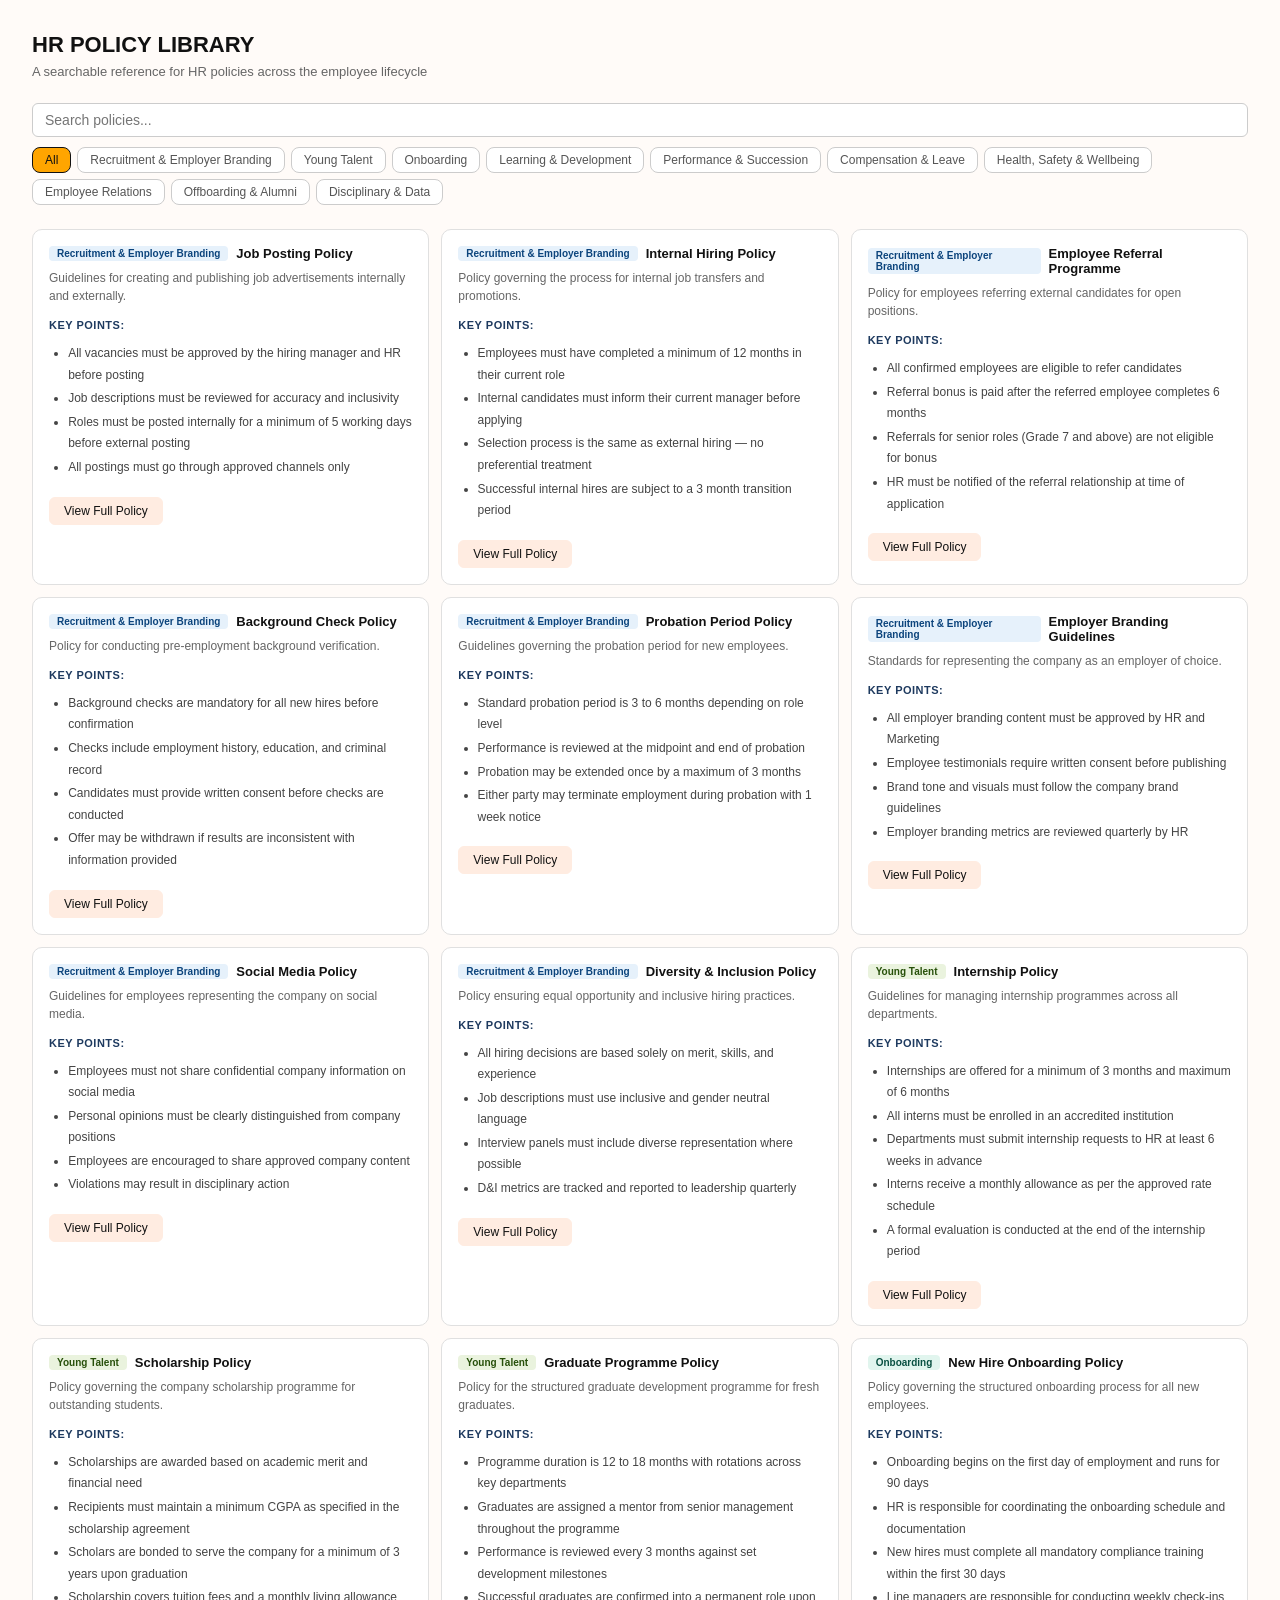
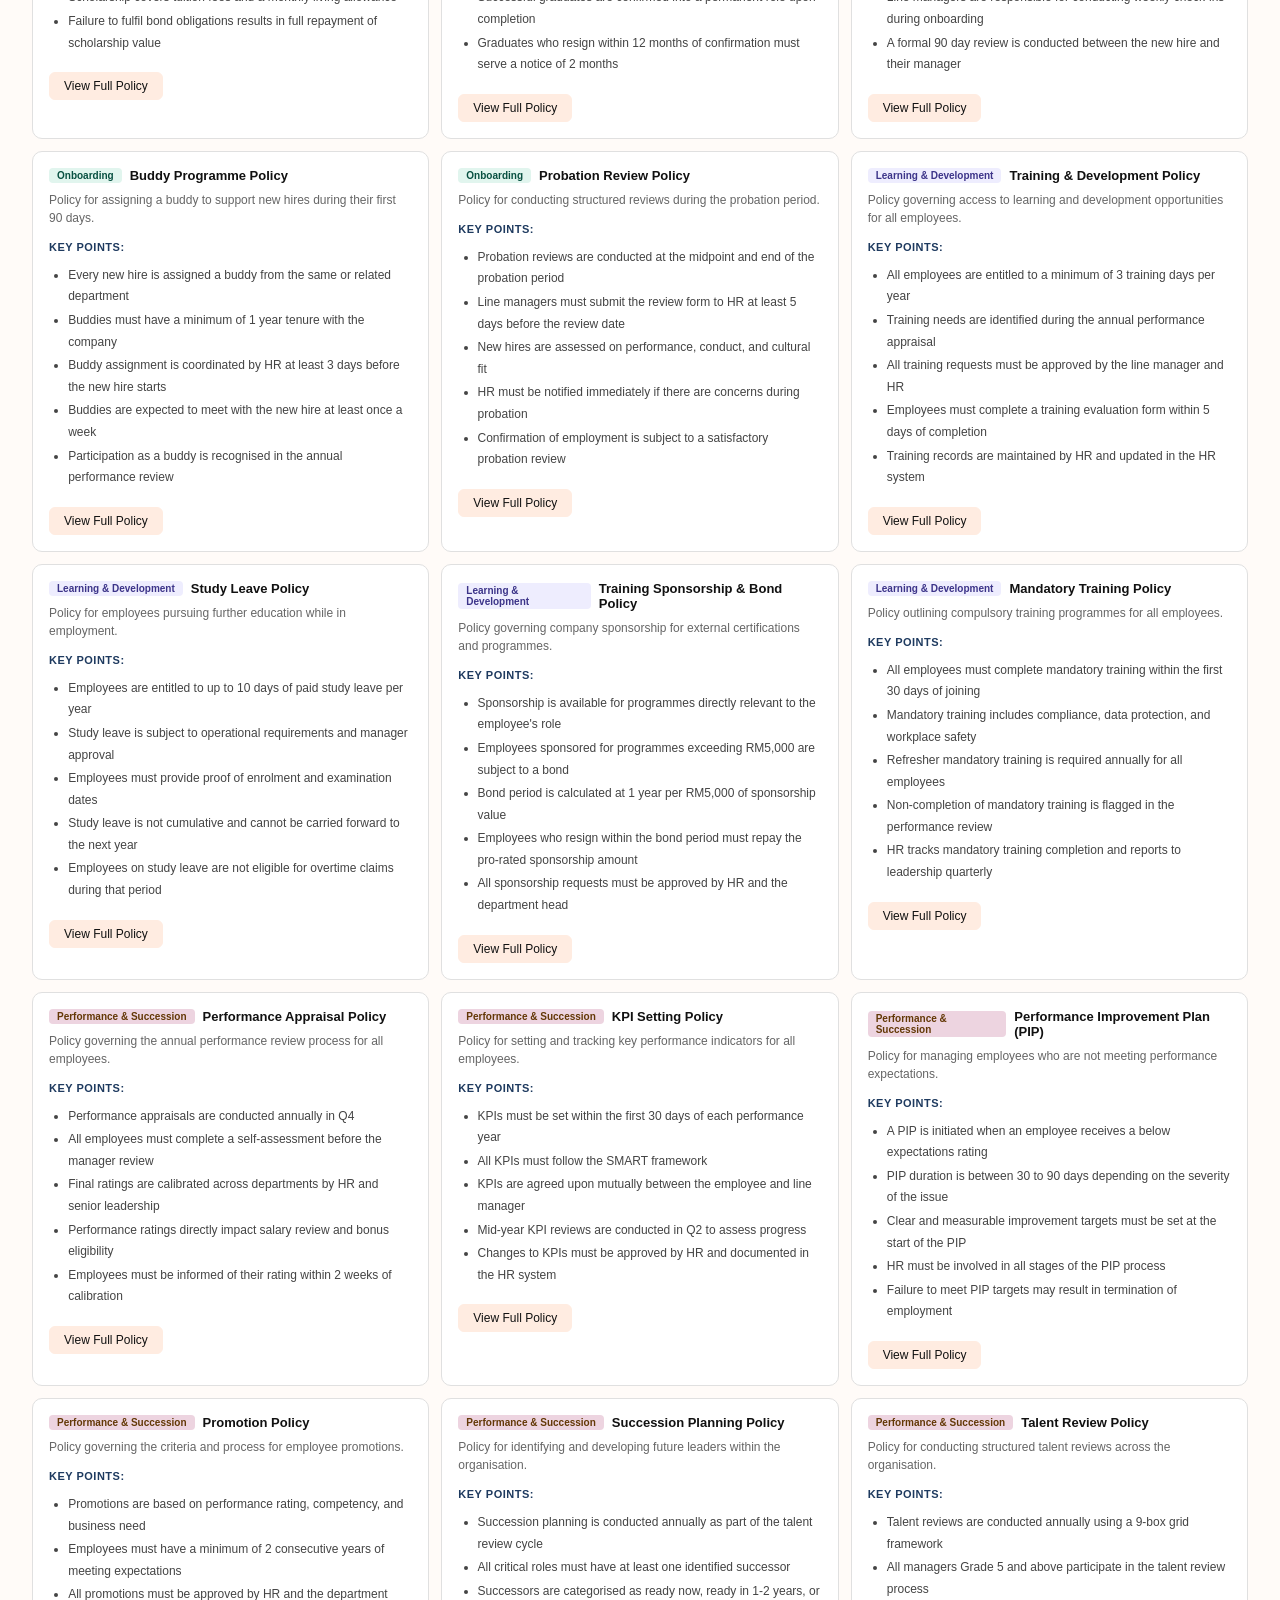
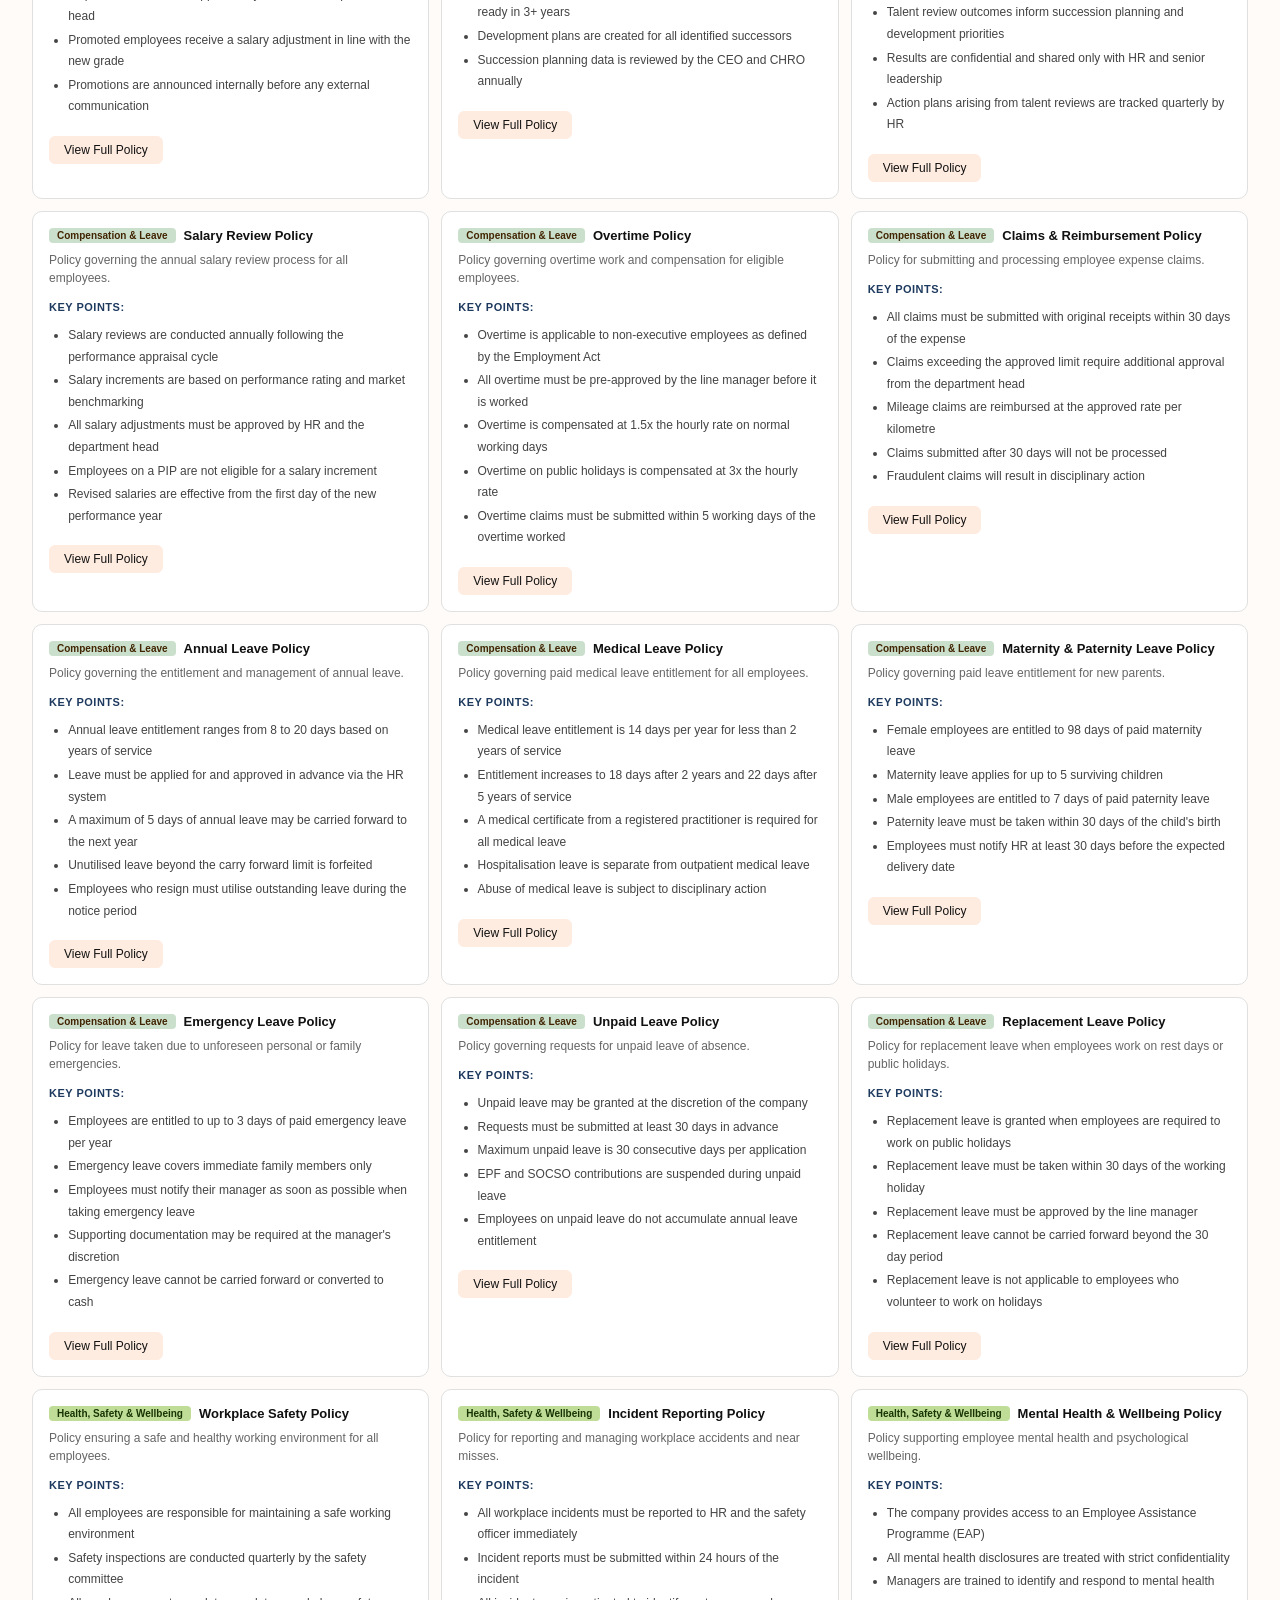
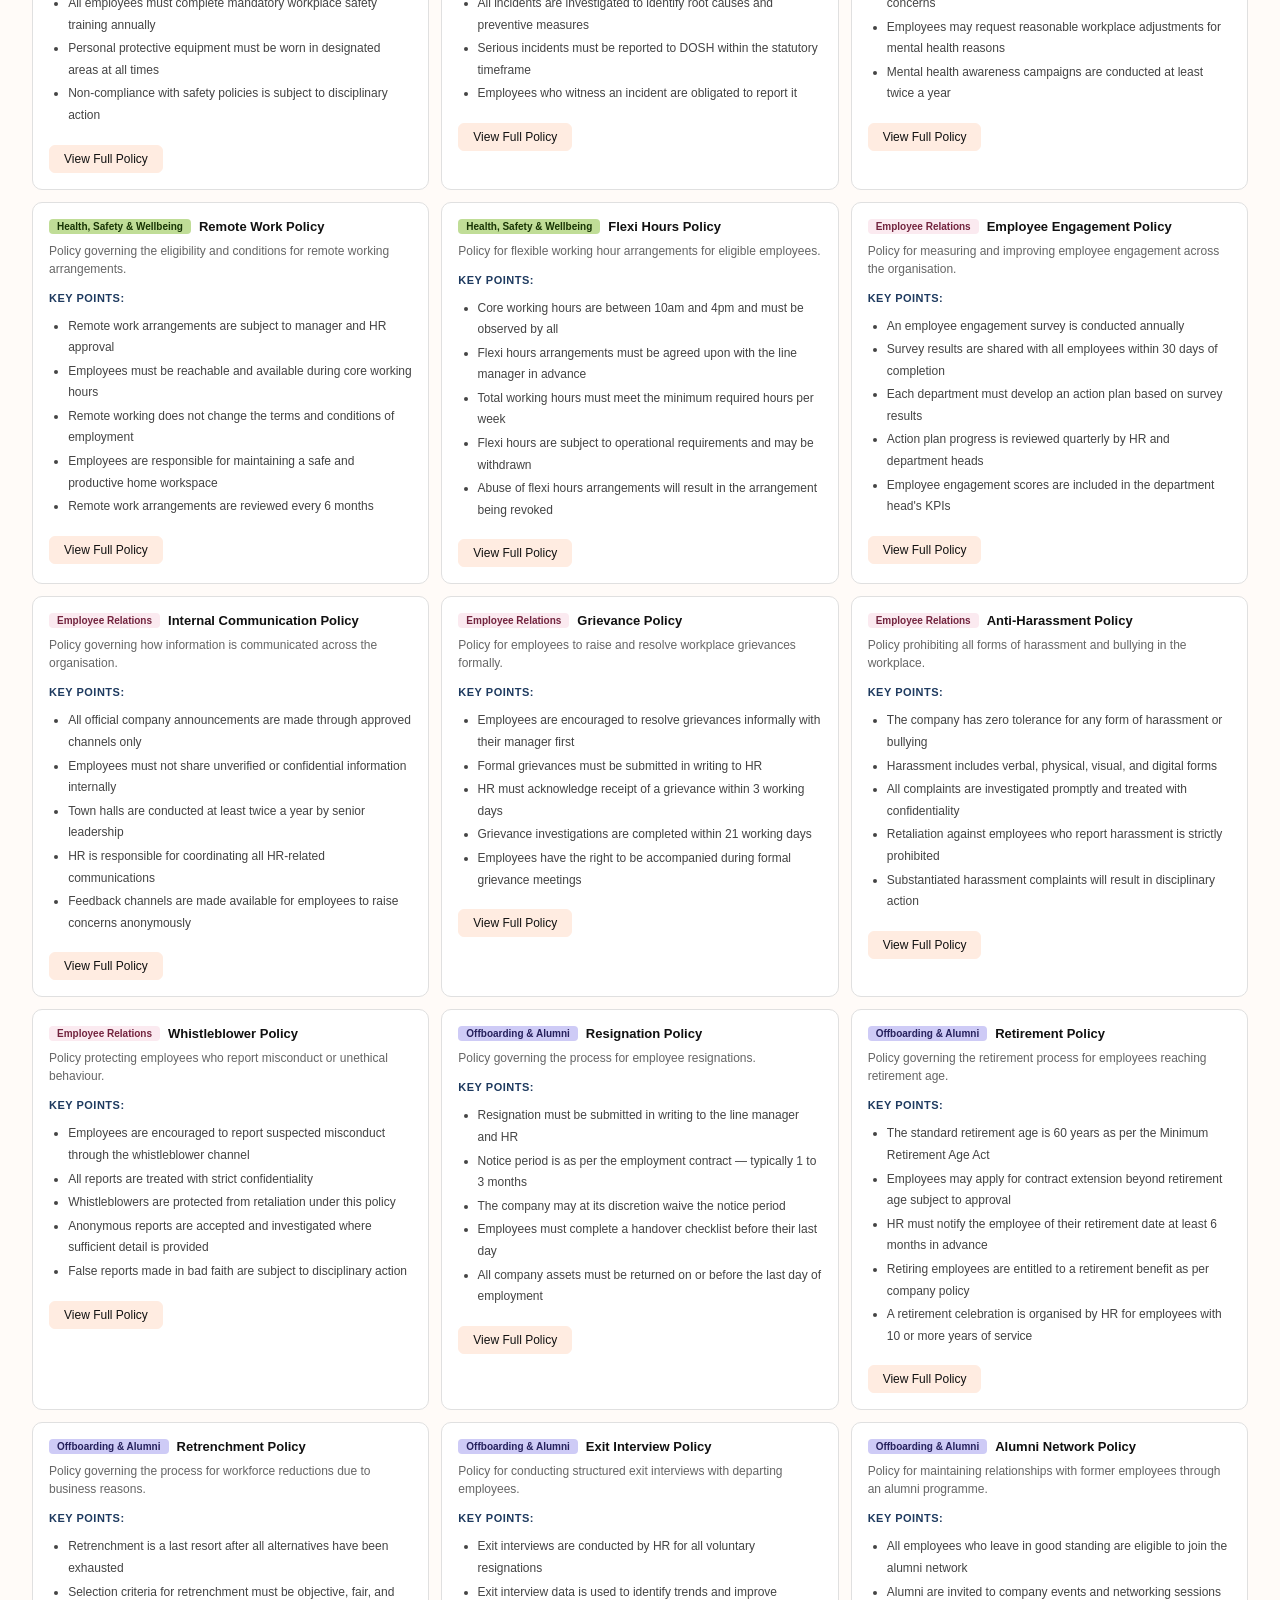
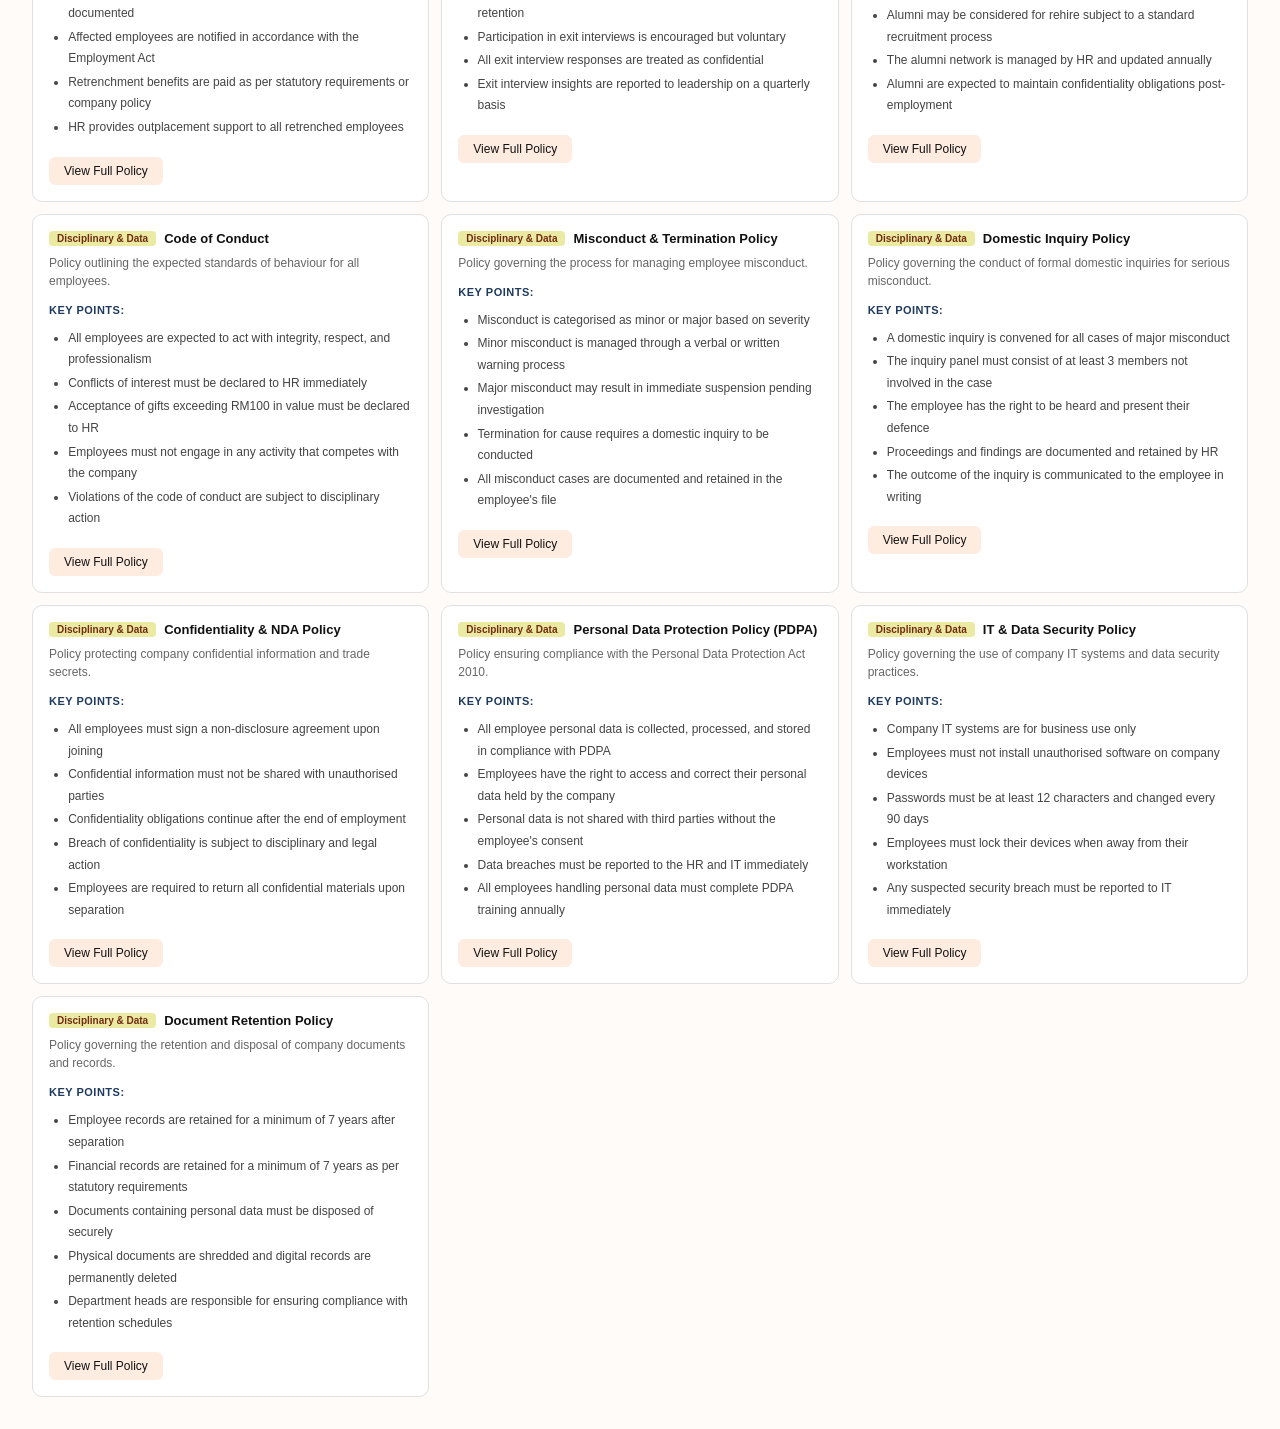
==== index.html @ e97bc667 "Initial commit" ====
<!DOCTYPE html>
<html lang="en">
<head>
    <meta charset="UTF-8">
    <meta name="viewport" content="width=device-width, initial-scale=1.0">
    <title>HR Policy Library</title>
    <link rel="stylesheet" href="style.css">
</head>
<body>
     <!-- Page header -->
    <h1>HR POLICY LIBRARY</h1>
    <p class="subtitle">A searchable reference for HR policies across the employee lifecycle</p>

    <!-- Search and filter controls -->
    <div class="controls">
        <input type="text" id="search" placeholder="Search policies..." />
        <div class="filters" id="filters"></div>
    </div>

    <!-- Policy cards go here -->
    <div class="grid" id="grid"></div>
    <p class="empty" id="empty">No policies found.</p>

    <script src="app.js"></script>
</body>
</html>
---- style.css ----
* {
    box-sizing: border-box;
    margin: 0;
    padding: 0;
}

body {
    font-family: sans-serif;
    background: #fffbf8;
    color: #111;
    padding: 2rem;
}

h1 {
    font-size: 22px;
    font-weight: 700;
    margin-bottom: 6px;
}

.subtitle {
    font-size: 13px;
    color: #666;
    margin-bottom: 1.5rem;
}

.controls {
    display: flex;
    flex-direction: column;
    gap: 10px;
    margin-bottom: 1.5rem;
}

input[type="text"] {
    padding: 8px 12px;
    font-size: 14px;
    border: 1px solid #ccc;
    border-radius: 6px;
    width: 100%;
}

.filters {
    display: flex;
    flex-wrap: wrap;
    gap: 6px;
}

.filter-btn {
    padding: 5px 12px;
    font-size: 12px;
    border: 1px solid #ccc;
    border-radius: 8px;
    background: white;
    cursor: pointer;
    color: #555;
    transition: all 0.15s;
}

.filter-btn:hover {
    background: #f0f0f0;
    color: #111;
    border-color: #999;
}

.filter-btn.active {
    background: orange;
    color:#111;
    border-color: #111;
}

.grid {
    display: grid;
    grid-template-columns: repeat(auto-fill, minmax(320px, 1fr));
    gap: 12px;
}

.empty {
    display: none;
    text-align: center;
    padding: 2rem;
    color: #999;
}

.card {
    background: white;
    border: 1px solid #e0e0e0;
    border-radius: 10px;
    padding: 1rem;
    display: flex;
    flex-direction: column;
    gap: 8px;
}

.card-header {
    display: flex;
    align-items: center;
    gap: 8px;
}

.tag {
    font-size: 10px;
    font-weight: 600;
    padding: 2px 8px;
    border-radius: 4px;
    background: #eee;
    color: #333;
}

.card-title {
    font-size: 13px;
    font-weight: 700;
}

.card-desc {
    font-size: 12px;
    color: #666;
    line-height: 1.5;
    margin-bottom: 6px;
}

.card-points {
    font-size: 12px;
    color: #444;
    line-height: 1.8;
    padding-left: 1.2rem;
    margin-bottom: 8px;
}

.card-points li {
    margin-bottom: 2px;
}

.policy-btn {
    align-self: flex-start;
    padding: 6px 14px;
    font-size: 12px;
    border: 1px solid #ccc;
    border-radius: 6px;
    background:  #ffece1;
    color: #111;
    border-color: #ffece1;
    cursor: pointer;
    transition: all 0.15s;
}

.policy-btn:hover {
    background: orange;
    border-color: #ffece1;
    color: #111;
}

.points-label {
    font-size: 11px;
    font-weight: 600;
    color: #1E3A5F;
    text-transform: uppercase;
    letter-spacing: 0.5px;
    margin-bottom: 4px;
}

.tag-recruitment { background: #E6F1FB; color: #0C447C; }
.tag-youngtalent { background: #EAF3DE; color: #27500A; }
.tag-onboarding { background: #E1F5EE; color: #085041; }
.tag-ld { background: #EEEDFE; color: #3C3489; }
.tag-performance { background: #edd4e0; color: #633806; }
.tag-compensation { background: #cbe0cc; color: #412402; }
.tag-health { background: #C0DD97; color: #173404; }
.tag-relations { background: #FBEAF0; color: #72243E; }
.tag-offboarding { background: #CECBF6; color: #26215C; }
.tag-disciplinary { background: #eaeaa2; color: #712B13; }
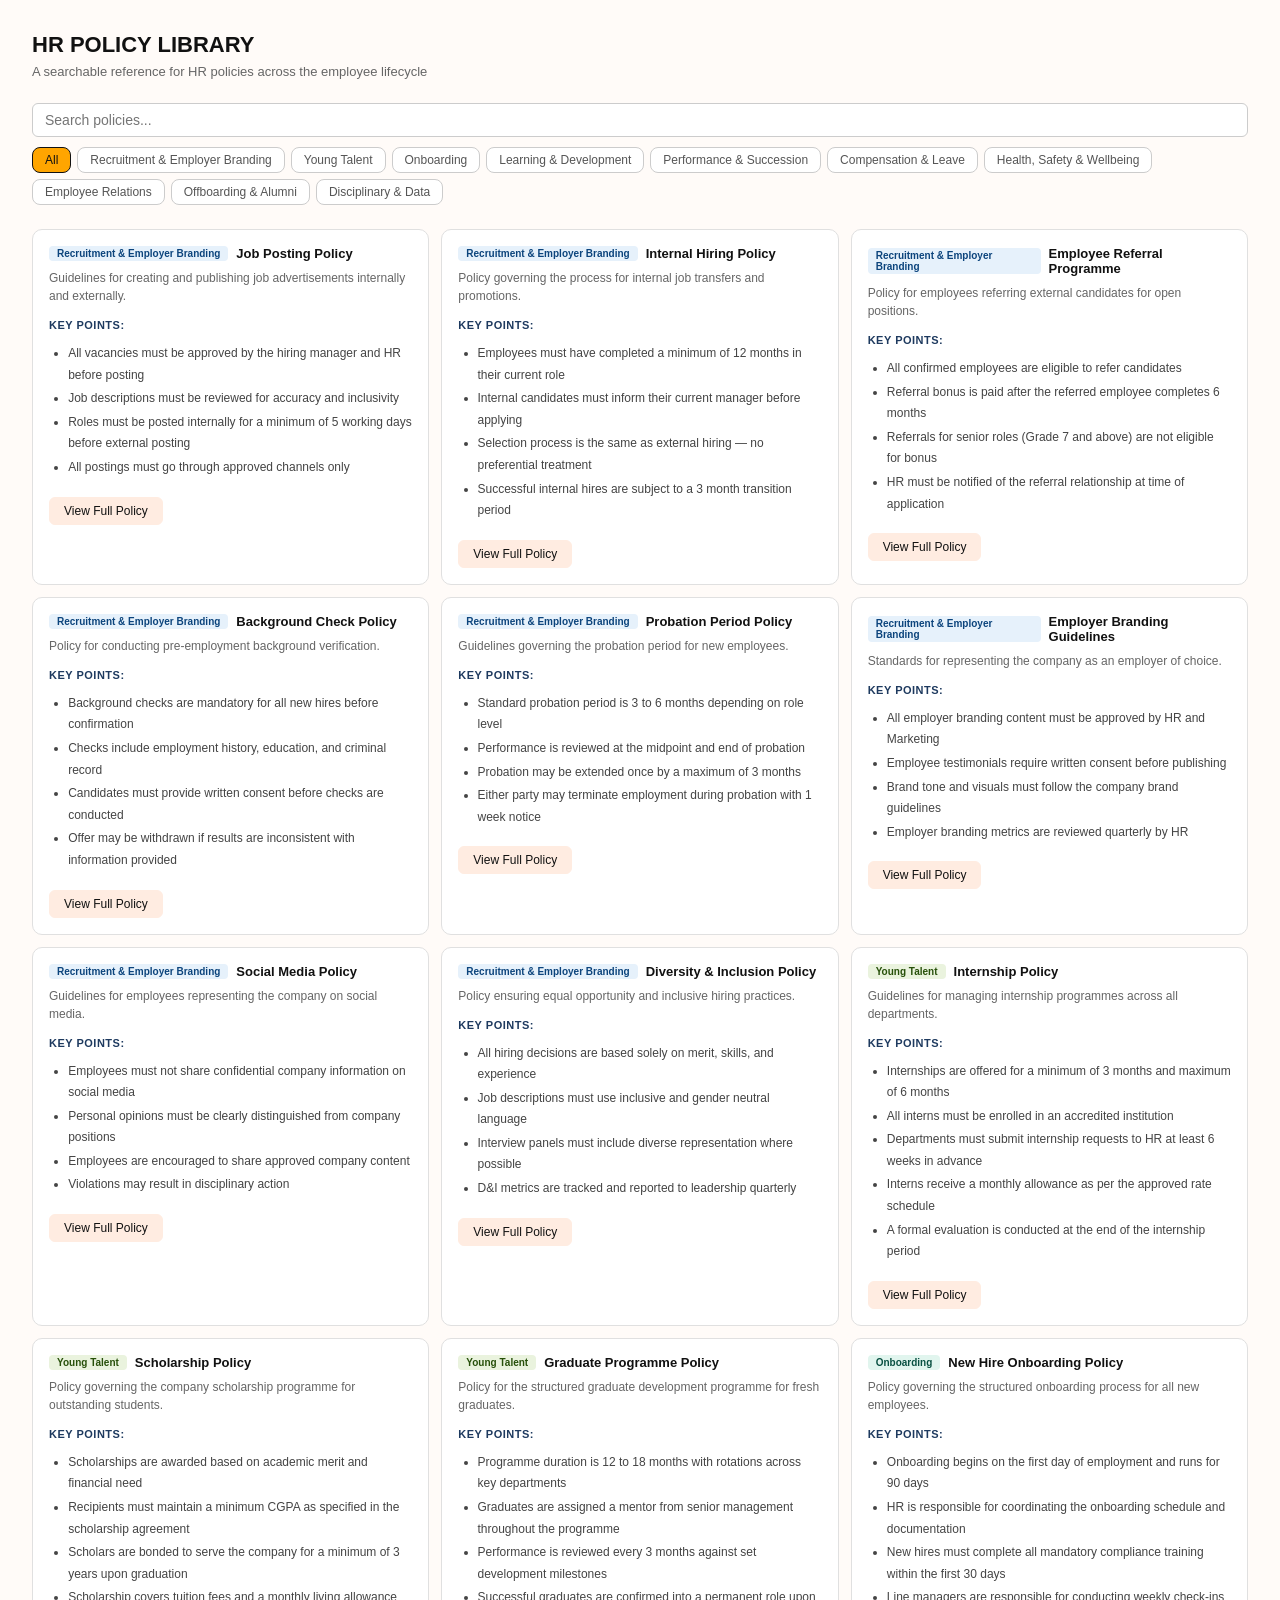
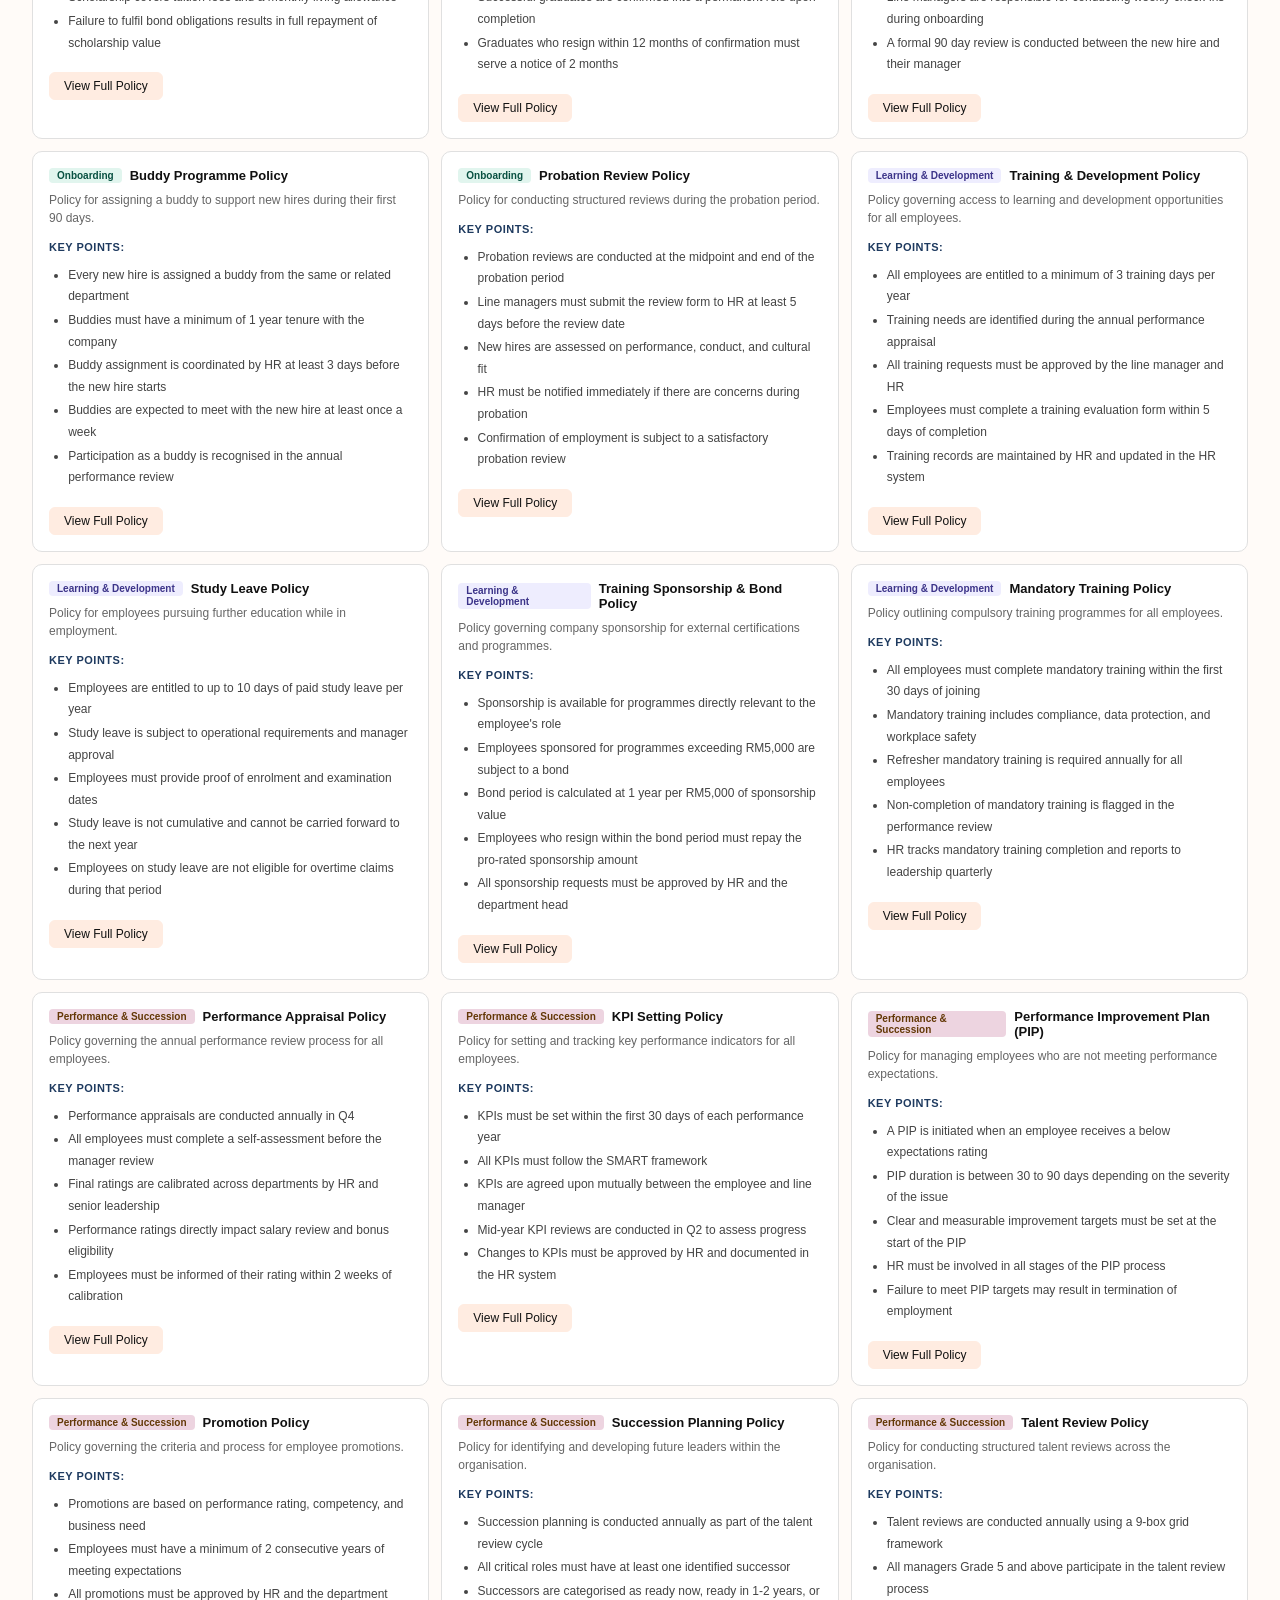
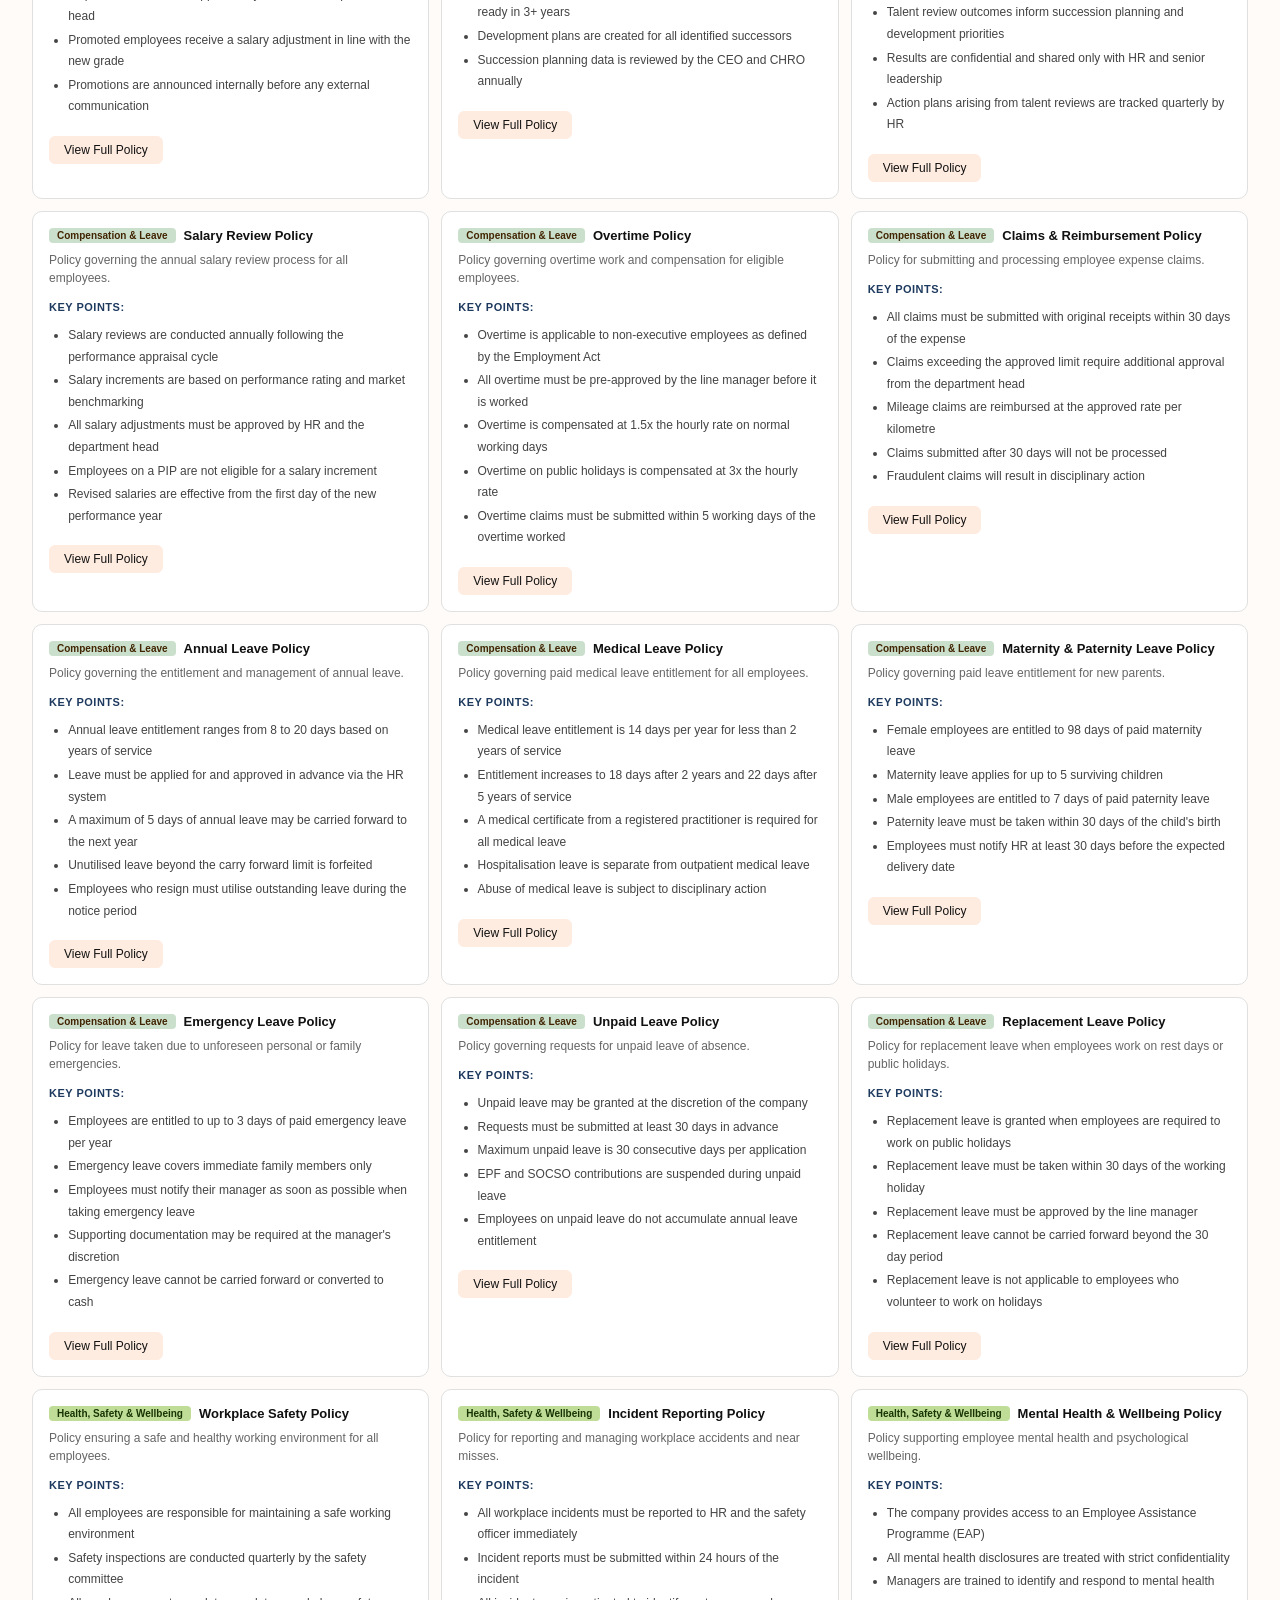
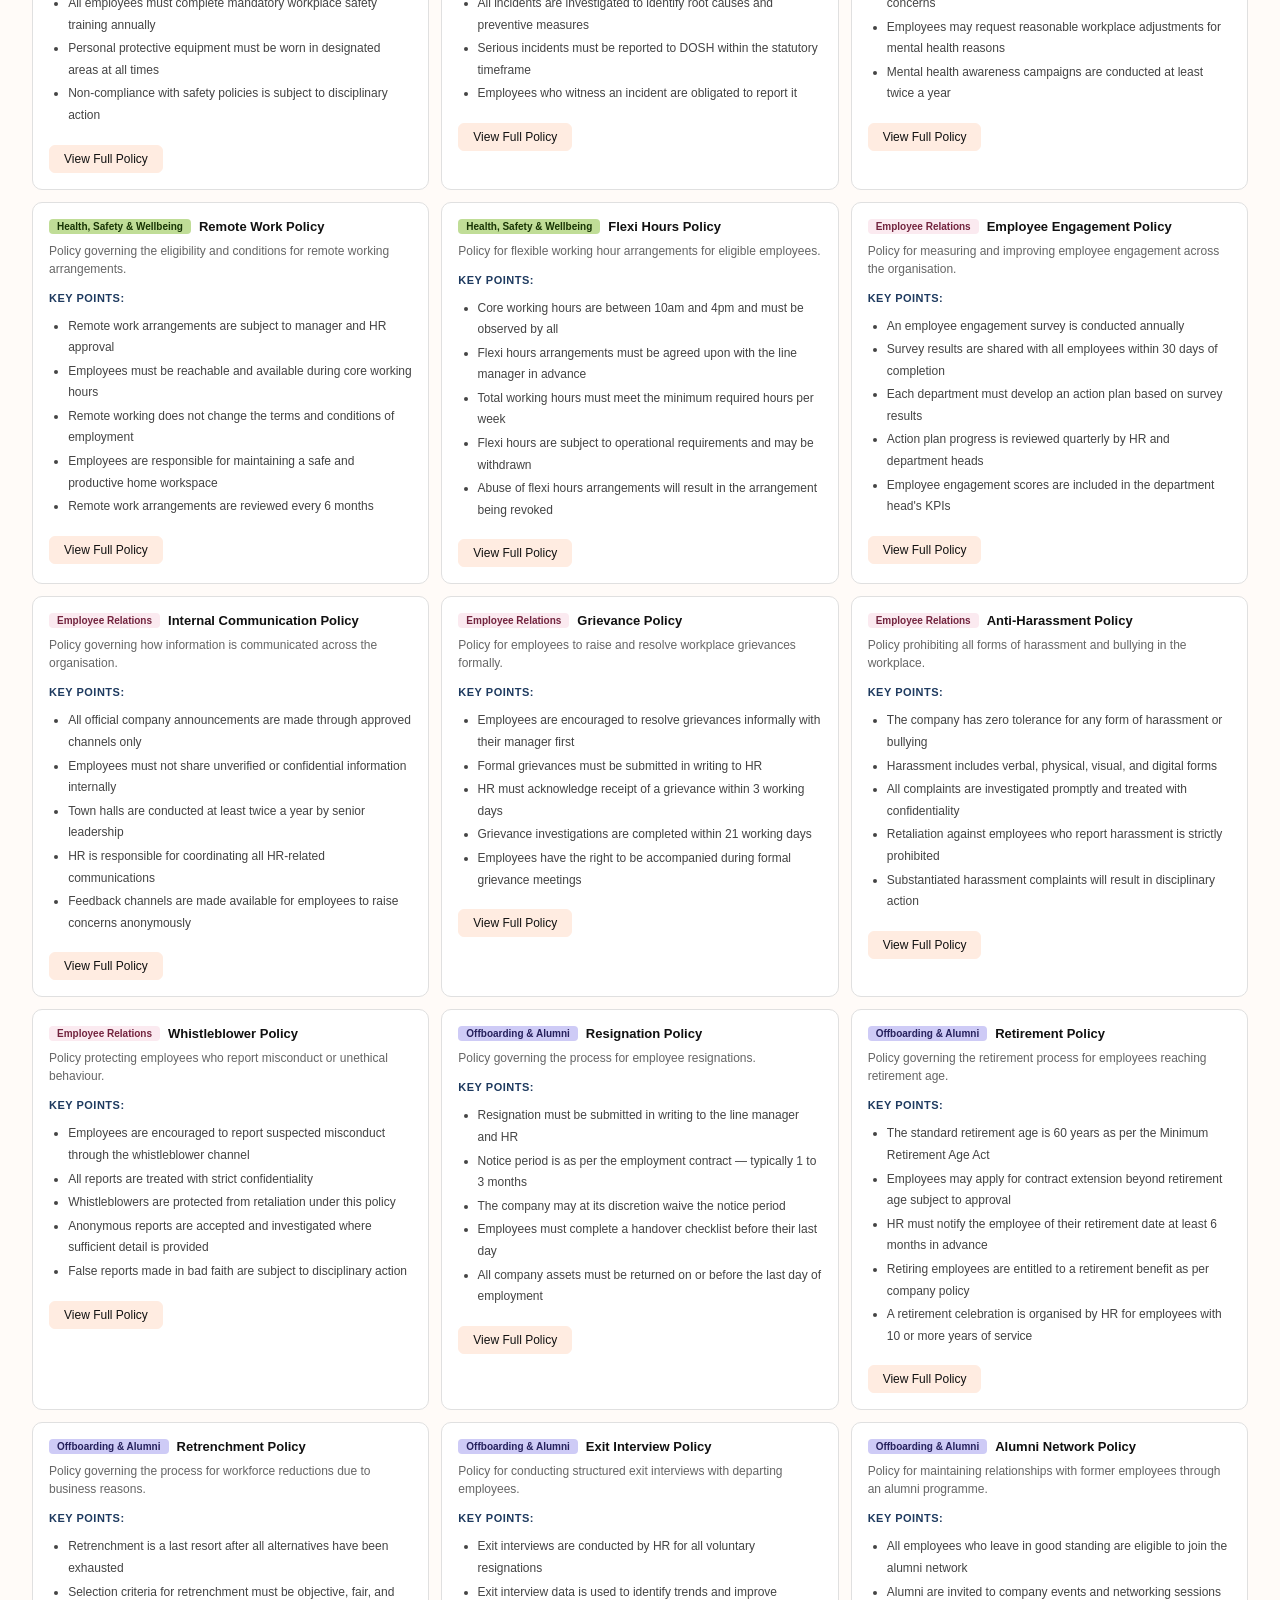
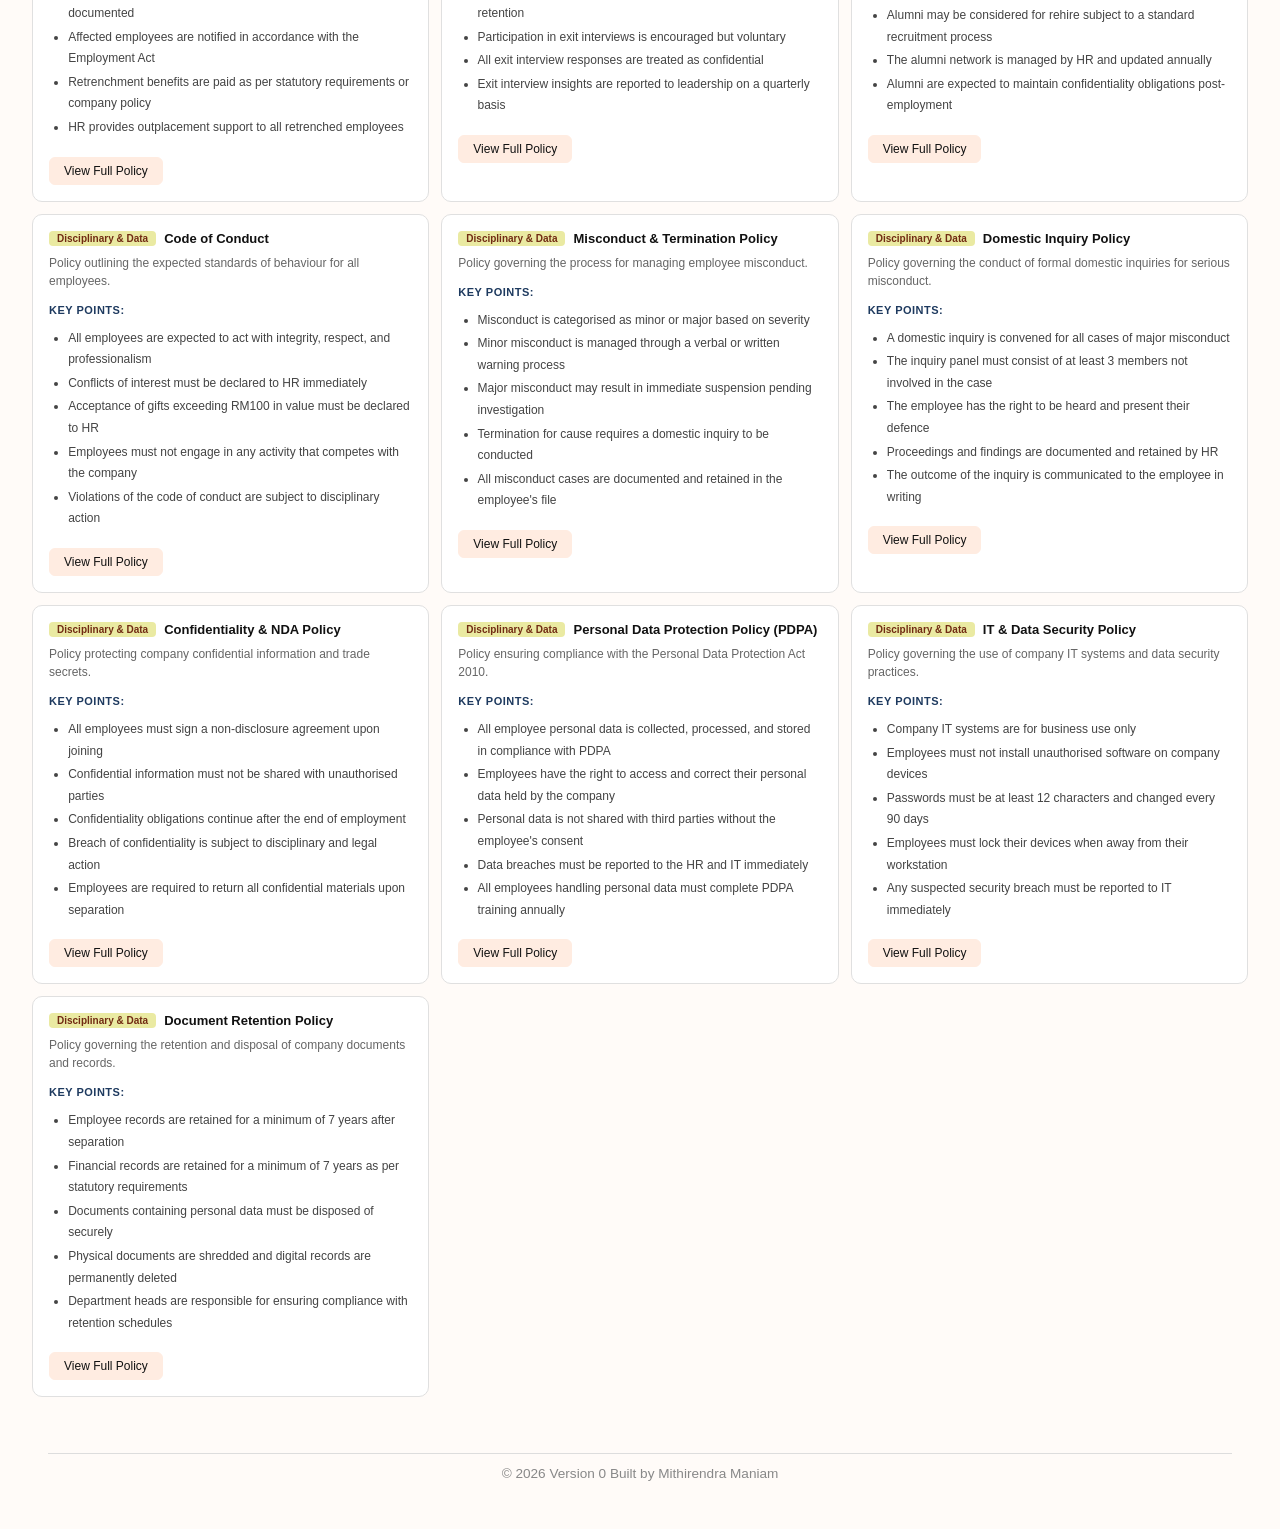
==== commit 201d3479: "Made changes to V0 footer" ====
--- a/index.html
+++ b/index.html
@@ -21,6 +21,11 @@
     <div class="grid" id="grid"></div>
     <p class="empty" id="empty">No policies found.</p>
 
+    <footer>
+        <hr>
+        <p>&copy; 2026 Version 0 Built by Mithirendra Maniam</p>
+    </footer>
+
     <script src="app.js"></script>
 </body>
 </html>
--- a/style.css
+++ b/style.css
@@ -157,6 +157,20 @@
     margin-bottom: 4px;
 }
 
+footer {
+    text-align: center;
+    margin-top: 40px;
+    padding: 16px;
+    color: #888;
+    font-size: 0.85rem;
+}
+
+footer hr {
+    border: none;
+    border-top: 1px solid #ddd;
+    margin-bottom: 12px;
+}
+
 .tag-recruitment { background: #E6F1FB; color: #0C447C; }
 .tag-youngtalent { background: #EAF3DE; color: #27500A; }
 .tag-onboarding { background: #E1F5EE; color: #085041; }
